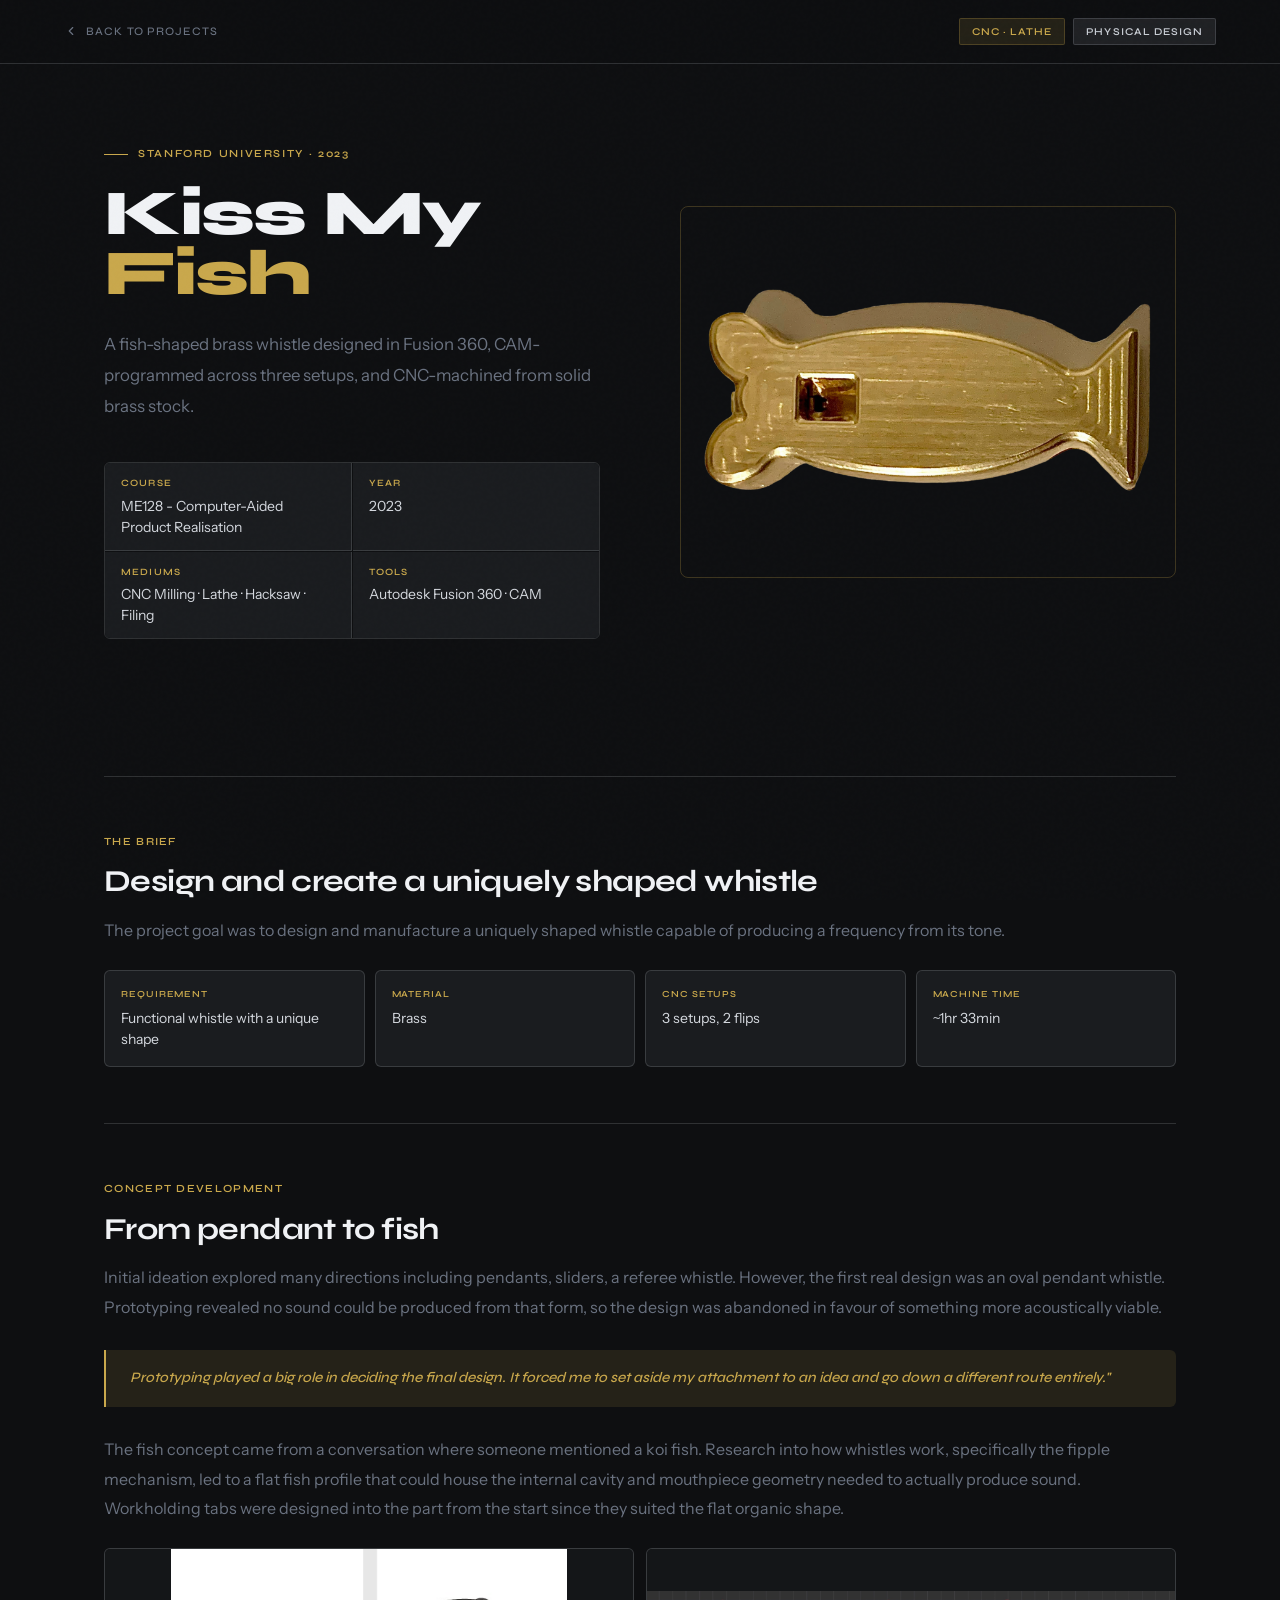
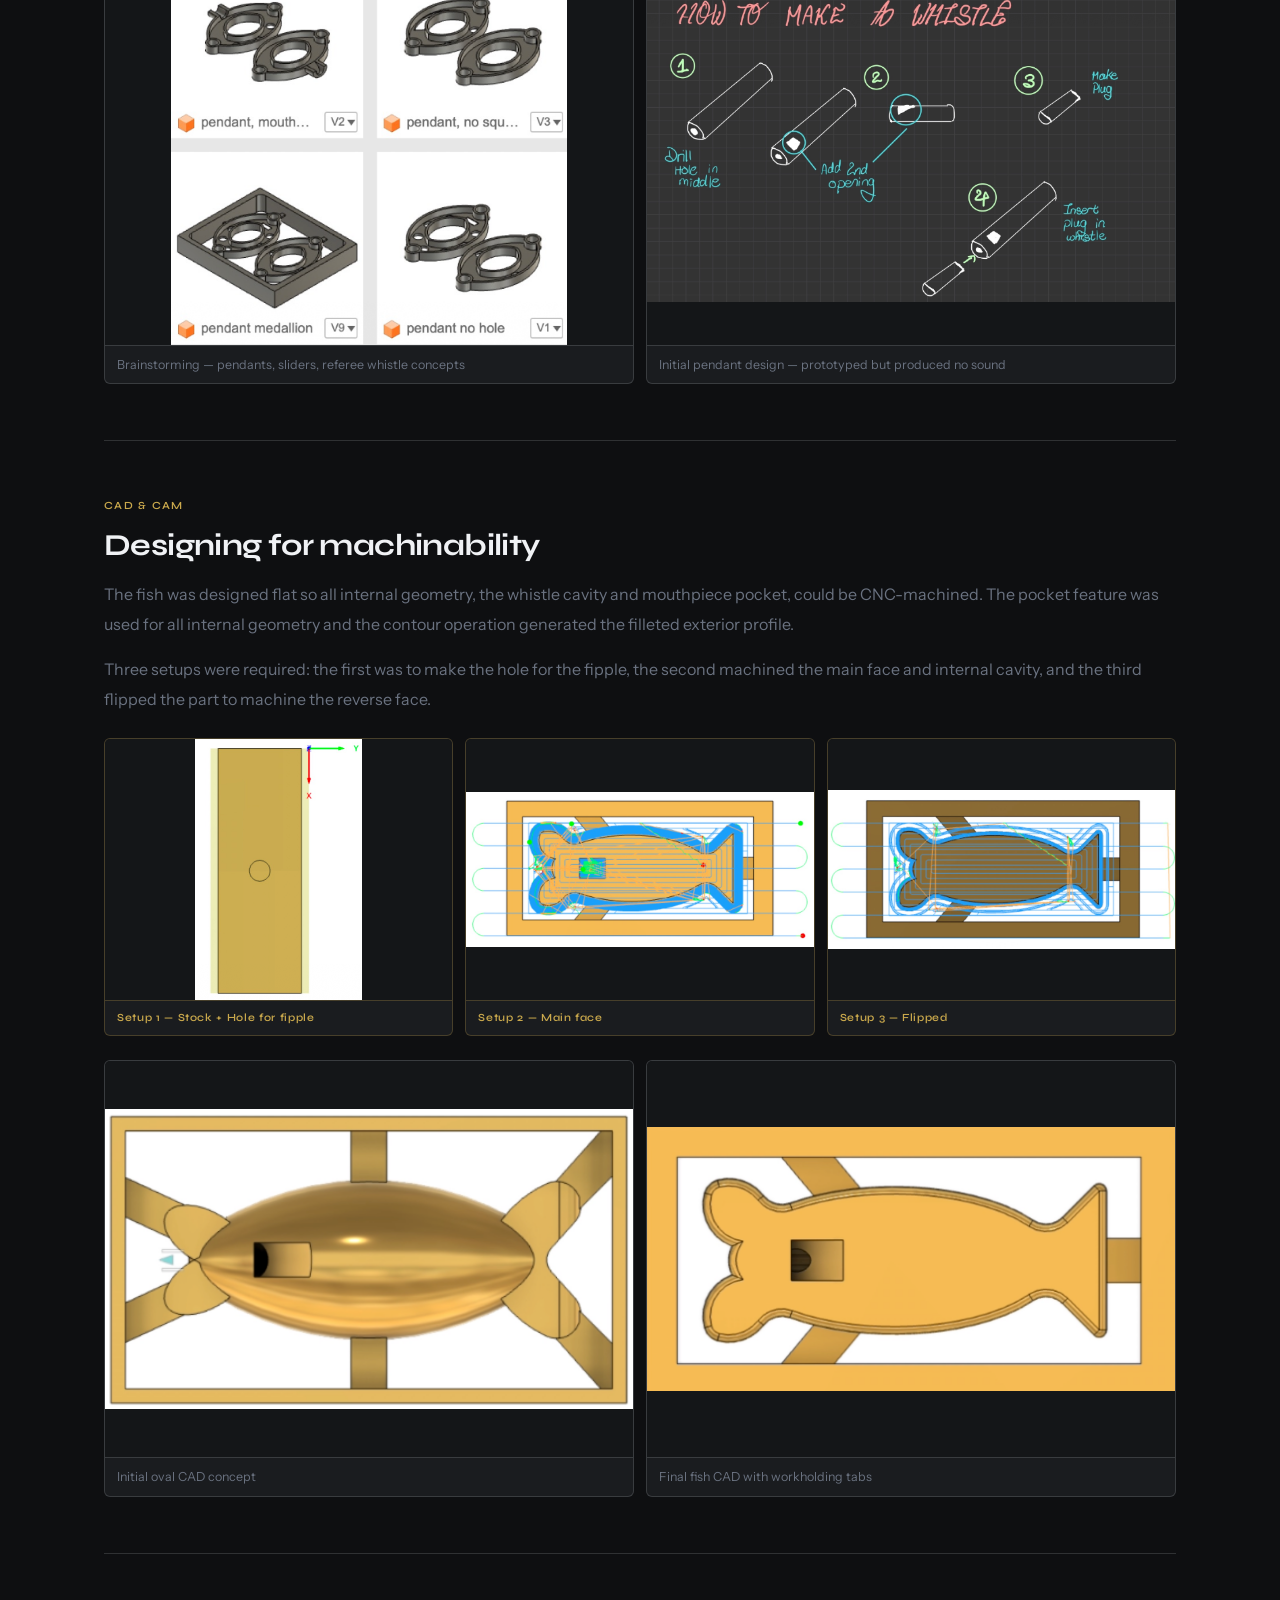
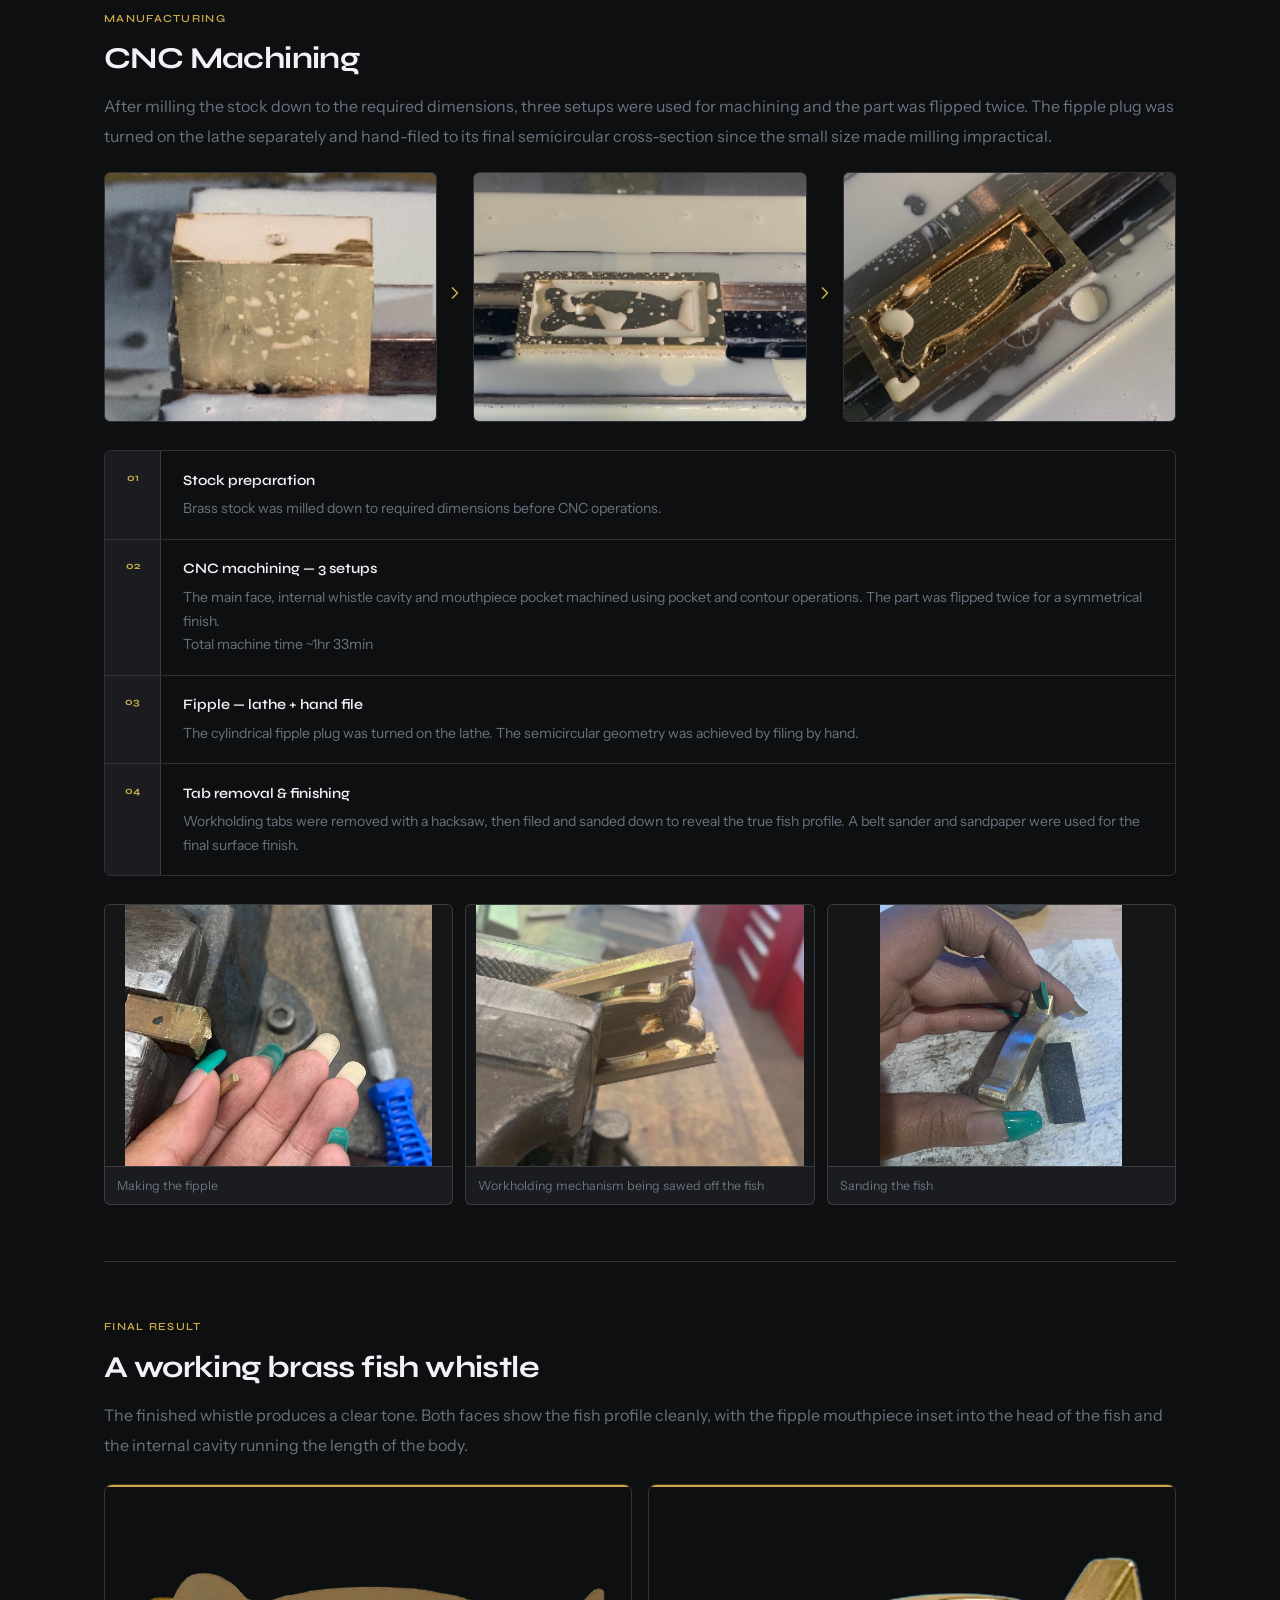
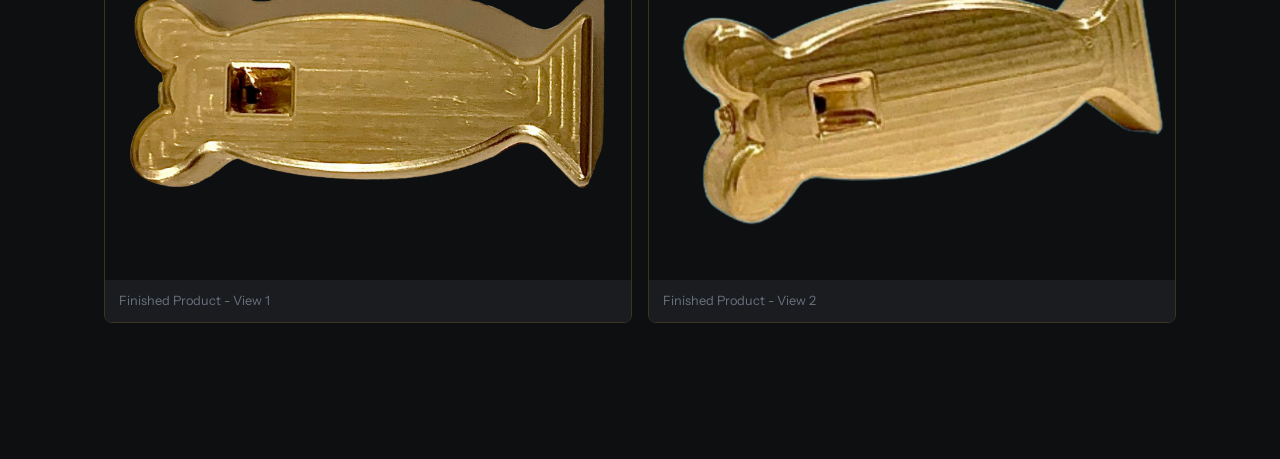
==== kissmyfish.html @ 80f6108e "Add files via upload" ====
<!DOCTYPE html>
<html lang="en">
<head>
  <meta charset="UTF-8">
  <meta name="viewport" content="width=device-width, initial-scale=1.0">
  <title>Kiss My Fish — Case Study</title>
  <link href="https://fonts.googleapis.com/css2?family=Syne:wght@400;500;600;700;800&family=Instrument+Sans:ital,wght@0,300;0,400;0,500;1,300&display=swap" rel="stylesheet">
  <style>
    *, *::before, *::after { margin: 0; padding: 0; box-sizing: border-box; }

    :root {
      --gold:         #C9A84C;
      --gold-dim:     rgba(201, 168, 76, 0.12);
      --gold-border:  rgba(201, 168, 76, 0.25);
      --silver:       #C8CDD4;
      --silver-dim:   rgba(200, 205, 212, 0.1);
      --silver-border:rgba(200, 205, 212, 0.18);
      --bg:           #0e0f11;
      --bg-2:         #141618;
      --bg-card:      #1a1c1f;
      --text:         #d4d8de;
      --muted:        #6a7280;
      --white:        #f0f2f5;
    }

    html { scroll-behavior: smooth; }

    body {
      font-family: 'Instrument Sans', sans-serif;
      background: var(--bg);
      color: var(--text);
      line-height: 1.7;
    }

    body::after {
      content: '';
      position: fixed; inset: 0;
      background-image: url("data:image/svg+xml,%3Csvg viewBox='0 0 256 256' xmlns='http://www.w3.org/2000/svg'%3E%3Cfilter id='noise'%3E%3CfeTurbulence type='fractalNoise' baseFrequency='0.9' numOctaves='4' stitchTiles='stitch'/%3E%3C/filter%3E%3Crect width='100%25' height='100%25' filter='url(%23noise)' opacity='0.03'/%3E%3C/svg%3E");
      pointer-events: none; z-index: 998; opacity: 0.4;
    }

    /* ── NAV ── */
    nav {
      position: fixed; top: 0; left: 0; right: 0; z-index: 100;
      padding: 1.1rem 5%;
      display: flex; align-items: center; justify-content: space-between;
      background: rgba(14,15,17,0.92);
      backdrop-filter: blur(16px);
      border-bottom: 1px solid var(--silver-border);
    }
    .back {
      display: flex; align-items: center; gap: 8px;
      font-family: 'Syne', sans-serif; font-size: 0.72rem; font-weight: 500;
      color: var(--muted); text-decoration: none;
      letter-spacing: 0.08em; text-transform: uppercase; transition: color 0.2s;
    }
    .back:hover { color: var(--gold); }
    .back svg { width: 14px; height: 14px; stroke: currentColor; fill: none; stroke-width: 2; stroke-linecap: round; stroke-linejoin: round; }

    .nav-tags { display: flex; gap: 8px; }
    .nav-tag {
      font-family: 'Syne', sans-serif; font-size: 0.65rem; font-weight: 600;
      letter-spacing: 0.1em; text-transform: uppercase; padding: 4px 12px; border-radius: 2px;
    }
    .tag-gold   { background: var(--gold-dim);   color: var(--gold);   border: 1px solid var(--gold-border); }
    .tag-silver { background: var(--silver-dim);  color: var(--silver); border: 1px solid var(--silver-border); }

    /* ── HERO ── */
    .hero {
      padding: 8rem 5% 0; max-width: 1200px; margin: 0 auto;
      min-height: 80vh; display: flex; flex-direction: column; justify-content: center;
    }
    .hero-top {
      display: grid; grid-template-columns: 1fr 1fr;
      gap: 5rem; align-items: center; padding-bottom: 4rem;
    }

    .hero-eyebrow {
      font-family: 'Syne', sans-serif; font-size: 0.68rem; font-weight: 600;
      letter-spacing: 0.15em; text-transform: uppercase; color: var(--gold);
      margin-bottom: 1.25rem; display: flex; align-items: center; gap: 10px;
    }
    .hero-eyebrow::before { content: ''; display: block; width: 24px; height: 1px; background: var(--gold); }

    h1 {
      font-family: 'Syne', sans-serif;
      font-size: clamp(2.8rem, 5vw, 5rem);
      font-weight: 800; line-height: 0.95;
      color: var(--white); margin-bottom: 1.5rem; letter-spacing: -0.03em;
    }
    h1 em { font-style: normal; color: var(--gold); }

    .hero-desc {
      font-size: 1.05rem; color: var(--muted);
      line-height: 1.85; margin-bottom: 2.5rem; font-weight: 300;
    }

    .meta-grid {
      display: grid; grid-template-columns: 1fr 1fr;
      gap: 1px; border: 1px solid var(--silver-border);
      border-radius: 6px; overflow: hidden;
    }
    .meta-item {
      padding: 12px 16px; background: var(--bg-card);
      border-right: 1px solid var(--silver-border);
      border-bottom: 1px solid var(--silver-border);
    }
    .meta-item:nth-child(even)      { border-right: none; }
    .meta-item:nth-last-child(-n+2) { border-bottom: none; }
    .meta-label {
      font-family: 'Syne', sans-serif; font-size: 0.6rem; font-weight: 600;
      letter-spacing: 0.12em; text-transform: uppercase; color: var(--gold); margin-bottom: 4px;
    }
    .meta-val { font-size: 0.875rem; color: var(--text); line-height: 1.5; }

    .hero-img {
      width: 100%; aspect-ratio: 4/3;
      border-radius: 8px; overflow: hidden;
      border: 1px solid var(--gold-border);
    }
    .hero-img img { width: 100%; height: 100%; object-fit: cover; display: block; }
    .hero-img-ph {
      width: 100%; height: 100%; background: var(--bg-2);
      display: flex; align-items: center; justify-content: center;
      flex-direction: column; gap: 8px;
    }
    .hero-img-ph svg { width: 32px; height: 32px; stroke: var(--muted); fill: none; stroke-width: 1.5; stroke-linecap: round; }
    .hero-img-ph span { font-family: 'Syne', sans-serif; font-size: 0.7rem; color: var(--muted); letter-spacing: 0.06em; }

    /* ── MAIN ── */
    main { max-width: 1200px; margin: 0 auto; padding: 0 5% 7rem; }

    .divider {
      border: none; border-top: 1px solid var(--silver-border);
      margin: 3.5rem 0; position: relative;
    }
    .divider::after {
      content: attr(data-label); position: absolute; top: -9px; left: 0;
      font-family: 'Syne', sans-serif; font-size: 0.6rem; font-weight: 600;
      letter-spacing: 0.12em; text-transform: uppercase;
      color: var(--gold); background: var(--bg); padding-right: 12px;
    }

    .section-label {
      font-family: 'Syne', sans-serif; font-size: 0.68rem; font-weight: 600;
      text-transform: uppercase; letter-spacing: 0.12em; color: var(--gold); margin-bottom: 0.75rem;
    }
    .section-title {
      font-family: 'Syne', sans-serif;
      font-size: clamp(1.4rem, 2.5vw, 1.9rem);
      font-weight: 700; color: var(--white);
      margin-bottom: 1rem; letter-spacing: -0.02em; line-height: 1.2;
    }
    .body-text {
      font-size: 1rem; color: var(--muted);
      line-height: 1.85; margin-bottom: 1rem; font-weight: 300; max-width: 1200px;
    }

    .highlight {
      border-left: 2px solid var(--gold);
      padding: 1rem 1.5rem; margin: 1.75rem 0;
      background: var(--gold-dim); border-radius: 0 6px 6px 0;
    }
    .highlight p {
      font-family: 'Syne', sans-serif; font-size: 0.9rem;
      color: var(--gold); line-height: 1.7; font-style: italic; font-weight: 500;
    }

    /* spec cards */
    .spec-grid {
      display: grid; grid-template-columns: repeat(4, 1fr);
      gap: 10px; margin: 1.5rem 0;
    }
    .spec-card {
      background: var(--bg-card); border: 1px solid var(--silver-border);
      border-radius: 6px; padding: 1rem;
    }
    .spec-label {
      font-family: 'Syne', sans-serif; font-size: 0.58rem; font-weight: 600;
      letter-spacing: 0.1em; text-transform: uppercase; color: var(--gold); margin-bottom: 6px;
    }
    .spec-val { font-size: 0.875rem; color: var(--text); line-height: 1.5; }

    /* process list */
    .process-list {
      display: flex; flex-direction: column; margin: 1.75rem 0;
      border: 1px solid var(--silver-border); border-radius: 6px; overflow: hidden;
    }
    .process-item {
      display: grid; grid-template-columns: 56px 1fr;
      border-bottom: 1px solid var(--silver-border);
    }
    .process-item:last-child { border-bottom: none; }
    .process-num {
      font-family: 'Syne', sans-serif; font-size: 0.65rem; font-weight: 700;
      color: var(--gold); padding: 1.1rem;
      border-right: 1px solid var(--silver-border);
      display: flex; align-items: flex-start; justify-content: center;
      background: var(--bg-card);
    }
    .process-content { padding: 1.1rem 1.4rem; }
    .process-content h4 {
      font-family: 'Syne', sans-serif; font-size: 0.9rem; font-weight: 600;
      color: var(--white); margin-bottom: 4px;
    }
    .process-content p { font-size: 0.875rem; color: var(--muted); line-height: 1.7; }

    /* image grids */
    .img-grid-2 { display: grid; grid-template-columns: 1fr 1fr; gap: 12px; margin: 1.5rem 0; }
    .img-grid-3 { display: grid; grid-template-columns: repeat(3, 1fr); gap: 12px; margin: 1.5rem 0; }

    .img-card { border-radius: 6px; overflow: hidden; border: 1px solid var(--silver-border); background: var(--bg-card); }
    .img-card-ph {
      width: 100%; aspect-ratio: 4/3; background: var(--bg-2);
      display: flex; align-items: center; justify-content: center;
      flex-direction: column; gap: 6px;
    }
    .img-card-ph img { width: 100%; height: 100%; object-fit: contain; display: block; }
    .img-card-ph svg { width: 22px; height: 22px; stroke: var(--muted); fill: none; stroke-width: 1.5; stroke-linecap: round; }
    .img-card-ph span { font-family: 'Syne', sans-serif; font-size: 0.62rem; color: var(--muted); letter-spacing: 0.05em; text-align: center; padding: 0 8px; }
    .img-caption { padding: 8px 12px; font-size: 0.78rem; color: var(--muted); border-top: 1px solid var(--silver-border); }

    /* arrow row */
    .arrow-row { display: flex; align-items: center; gap: 8px; margin: 1.25rem 0; }
    .arrow-img { flex: 1; border-radius: 6px; overflow: hidden; border: 1px solid var(--silver-border); }
    .arrow-img-ph { width: 100%; aspect-ratio: 4/3; background: var(--bg-2); display: flex; align-items: center; justify-content: center; }
    .arrow-img-ph img { width: 100%; height: 100%; object-fit: cover; display: block; }
    .arrow-img-ph svg { width: 20px; height: 20px; stroke: var(--muted); fill: none; stroke-width: 1.5; stroke-linecap: round; }
    .arrow-sep { flex-shrink: 0; color: var(--gold); }
    .arrow-sep svg { width: 20px; height: 20px; stroke: currentColor; fill: none; stroke-width: 2; stroke-linecap: round; stroke-linejoin: round; }

    /* result */
    .result-grid { display: grid; grid-template-columns: 1fr 1fr; gap: 16px; margin: 1.5rem 0; }
    .result-card {
      border-radius: 8px; overflow: hidden;
      border: 1px solid var(--gold-border); position: relative;
    }
    .result-card::before {
      content: ''; position: absolute; top: 0; left: 0; right: 0; height: 2px; background: var(--gold);
    }
    .result-img { width: 100%; aspect-ratio: 4/3; overflow: hidden; }
    .result-img img { width: 100%; height: 100%; object-fit: contain; display: block; }
    .result-img-ph {
      width: 100%; height: 100%; background: var(--bg-2);
      display: flex; align-items: center; justify-content: center; flex-direction: column; gap: 8px;
    }
    .result-img-ph svg { width: 28px; height: 28px; stroke: var(--gold); fill: none; stroke-width: 1.5; opacity: 0.5; }
    .result-img-ph span { font-family: 'Syne', sans-serif; font-size: 0.68rem; color: var(--gold); letter-spacing: 0.06em; }
    .result-caption { padding: 10px 14px; background: var(--bg-card); font-size: 0.8rem; color: var(--muted); }

    /* cam grid */
    .cam-grid { display: grid; grid-template-columns: repeat(3, 1fr); gap: 12px; margin: 1.5rem 0; }
    .cam-card { border-radius: 6px; overflow: hidden; border: 1px solid var(--gold-border); background: var(--bg-card); }
    .cam-img { width: 100%; aspect-ratio: 4/3; background: var(--bg-2); overflow: hidden; }
    .cam-img img { width: 100%; height: 100%; object-fit: contain; display: block; }
    .cam-img-ph { width: 100%; height: 100%; display: flex; align-items: center; justify-content: center; flex-direction: column; gap: 6px; }
    .cam-img-ph svg { width: 22px; height: 22px; stroke: var(--gold); fill: none; stroke-width: 1.5; opacity: 0.5; }
    .cam-img-ph span { font-family: 'Syne', sans-serif; font-size: 0.62rem; color: var(--gold); }
    .cam-label { padding: 8px 12px; border-top: 1px solid var(--gold-border); font-family: 'Syne', sans-serif; font-size: 0.68rem; font-weight: 600; color: var(--gold); letter-spacing: 0.06em; }

    /* animations */
    @keyframes fadeUp { from { opacity:0; transform:translateY(16px); } to { opacity:1; transform:translateY(0); } }
    .hero-top > * { animation: fadeUp 0.6s ease both; }
    .hero-top > *:nth-child(2) { animation-delay: 0.12s; }

    /* responsive */
    @media (max-width: 900px) { .hero-top { grid-template-columns: 1fr; gap: 3rem; } .spec-grid { grid-template-columns: 1fr 1fr; } }
    @media (max-width: 768px) { .img-grid-3, .cam-grid { grid-template-columns: 1fr 1fr; } nav .nav-tags .nav-tag:last-child { display: none; } }
    @media (max-width: 480px) { .img-grid-2, .result-grid { grid-template-columns: 1fr; } .meta-grid { grid-template-columns: 1fr; } }
  </style>
</head>
<body>

  <nav>
    <a href="index.html" class="back">
      <svg viewBox="0 0 24 24"><polyline points="15 18 9 12 15 6"/></svg>
      Back to projects
    </a>
    <div class="nav-tags">
      <span class="nav-tag tag-gold">CNC · Lathe</span>
      <span class="nav-tag tag-silver">Physical Design</span>
    </div>
  </nav>

  <section class="hero">
    <div class="hero-top">
      <div class="hero-text">
        <div class="hero-eyebrow">Stanford University · 2023</div>
        <h1>Kiss My<br><em>Fish</em></h1>
        <p class="hero-desc">A fish-shaped brass whistle designed in Fusion 360, CAM-programmed across three setups, and CNC-machined from solid brass stock.</p>
        <div class="meta-grid">
          <div class="meta-item">
            <div class="meta-label">Course</div>
            <div class="meta-val">ME128 - Computer-Aided Product Realisation</div>
          </div>
          <div class="meta-item">
            <div class="meta-label">Year</div>
            <div class="meta-val">2023</div>
          </div>
          <div class="meta-item">
            <div class="meta-label">Mediums</div>
            <div class="meta-val">CNC Milling · Lathe · Hacksaw · Filing</div>
          </div>
          <div class="meta-item">
            <div class="meta-label">Tools</div>
            <div class="meta-val">Autodesk Fusion 360 · CAM</div>
          </div>
        </div>
      </div>
      <div class="hero-img">
        <!-- Replace with: <img src="fish-hero.png" alt="Kiss My Fish finished whistle"> -->
        <img src="kissmyfish-hero.png">
      </div>
    </div>
  </section>

  <main>

    <hr class="divider" data-label="Brief">
    <p class="section-label">The brief</p>
    <p class="section-title">Design and create a uniquely shaped whistle</p>
    <p class="body-text">The project goal was to design and manufacture a uniquely shaped whistle capable of producing a frequency from its tone.</p>

    <div class="spec-grid">
      <div class="spec-card">
        <div class="spec-label">Requirement</div>
        <div class="spec-val">Functional whistle with a unique shape</div>
      </div>
      <div class="spec-card">
        <div class="spec-label">Material</div>
        <div class="spec-val">Brass</div>
      </div>
      <div class="spec-card">
        <div class="spec-label">CNC Setups</div>
        <div class="spec-val">3 setups, 2 flips</div>
      </div>
      <div class="spec-card">
        <div class="spec-label">Machine Time</div>
        <div class="spec-val">~1hr 33min</div>
      </div>
    </div>

    <hr class="divider" data-label="Concept">
    <p class="section-label">Concept development</p>
    <p class="section-title">From pendant to fish</p>
    <p class="body-text">Initial ideation explored many directions including pendants, sliders, a referee whistle. However, the first real design was an oval pendant whistle. Prototyping revealed no sound could be produced from that form, so the design was abandoned in favour of something more acoustically viable.</p>

    <div class="highlight">
      <p>Prototyping played a big role in deciding the final design. It forced me to set aside my attachment to an idea and go down a different route entirely."</p>
    </div>

    <p class="body-text">The fish concept came from a conversation where someone mentioned a koi fish. Research into how whistles work, specifically the fipple mechanism, led to a flat fish profile that could house the internal cavity and mouthpiece geometry needed to actually produce sound. Workholding tabs were designed into the part from the start since they suited the flat organic shape.</p>

    <!-- brainstorming sketches -->
    <div class="img-grid-2">
      <div class="img-card">
        <div class="img-card-ph">
          <!-- Replace with: <img src="fish-brainstorm.png" alt="Brainstorming sketches"> -->
          <img src="pendantCAD.png">
        </div>
        <div class="img-caption">Brainstorming — pendants, sliders, referee whistle concepts</div>
      </div>
      <div class="img-card">
        <div class="img-card-ph">
          <!-- Replace with: <img src="fish-initial-design.png" alt="Initial pendant design"> -->
          <img src="fish-brainstorming.png">
        </div>
        <div class="img-caption">Initial pendant design — prototyped but produced no sound</div>
      </div>
    </div>

    <hr class="divider" data-label="CAD & CAM">
    <p class="section-label">CAD &amp; CAM</p>
    <p class="section-title">Designing for machinability</p>
    <p class="body-text">The fish was designed flat so all internal geometry, the whistle cavity and mouthpiece pocket, could be CNC-machined. The pocket feature was used for all internal geometry and the contour operation generated the filleted exterior profile.</p>
    <p class="body-text">Three setups were required: the first was to make the hole for the fipple, the second machined the main face and internal cavity, and the third flipped the part to machine the reverse face.</p>

    <div class="cam-grid">
      <div class="cam-card">
        <div class="cam-img">
          <!-- Replace with: <img src="fish-cam-setup1.png" alt="CAM Setup 1"> -->
          <img src="fish-1.png">
        </div>
        <div class="cam-label">Setup 1 — Stock + Hole for fipple</div>
      </div>
      <div class="cam-card">
        <div class="cam-img">
          <!-- Replace with: <img src="fish-cam-setup2.png" alt="CAM Setup 2"> -->
          <img src="fish-2.png">
        </div>
        <div class="cam-label">Setup 2 — Main face</div>
      </div>
      <div class="cam-card">
        <div class="cam-img">
          <!-- Replace with: <img src="fish-cam-setup3.png" alt="CAM Setup 3"> -->
          <img src="fish-3.png">
        </div>
        <div class="cam-label">Setup 3 — Flipped</div>
      </div>
    </div>

    <!-- CAD design slide -->
    <div class="img-grid-2">
      <div class="img-card">
        <div class="img-card-ph">
          <!-- Replace with: <img src="fish-cad-top.png" alt="Fish CAD top view"> -->
          <img src="old-fish-CAD.png">
        </div>
        <div class="img-caption">Initial oval CAD concept</div>
      </div>
      <div class="img-card">
        <div class="img-card-ph">
          <!-- Replace with: <img src="fish-cad-final.png" alt="Final fish CAD"> -->
          <img src="final-fish-CAD.png">
        </div>
        <div class="img-caption">Final fish CAD with workholding tabs</div>
      </div>
    </div>

    <hr class="divider" data-label="Manufacturing">
    <p class="section-label">Manufacturing</p>
    <p class="section-title">CNC Machining</p>
    <p class="body-text">After milling the stock down to the required dimensions, three setups were used for machining and the part was flipped twice. The fipple plug was turned on the lathe separately and hand-filed to its final semicircular cross-section since the small size made milling impractical.</p>

    <div class="arrow-row">
      <div class="arrow-img">
        <div class="arrow-img-ph">
          <!-- Replace with: <img src="fish-cnc-raw.png" alt="Raw stock on CNC"> -->
          <img src="fish-CNC1.png">
        </div>
      </div>
      <div class="arrow-sep"><svg viewBox="0 0 24 24"><polyline points="9 18 15 12 9 6"/></svg></div>
      <div class="arrow-img">
        <div class="arrow-img-ph">
          <!-- Replace with: <img src="fish-cnc-mid.png" alt="CNC in progress"> -->
          <img src="fish-CNC2.png">
        </div>
      </div>
      <div class="arrow-sep"><svg viewBox="0 0 24 24"><polyline points="9 18 15 12 9 6"/></svg></div>
      <div class="arrow-img">
        <div class="arrow-img-ph">
          <!-- Replace with: <img src="fish-cnc-done.png" alt="Finished CNC part in machine"> -->
          <img src="fish-CNC3.png">
        </div>
      </div>
    </div>

    <div class="process-list">
      <div class="process-item">
        <span class="process-num">01</span>
        <div class="process-content">
          <h4>Stock preparation</h4>
          <p>Brass stock was milled down to required dimensions before CNC operations.</p>
        </div>
      </div>
      <div class="process-item">
        <span class="process-num">02</span>
        <div class="process-content">
          <h4>CNC machining — 3 setups</h4>
          <p>The main face, internal whistle cavity and mouthpiece pocket machined using pocket and contour operations. The part was flipped twice for a symmetrical finish. <br>Total machine time ~1hr 33min</p>
        </div>
      </div>
      <div class="process-item">
        <span class="process-num">03</span>
        <div class="process-content">
          <h4>Fipple — lathe + hand file</h4>
          <p>The cylindrical fipple plug was turned on the lathe. The semicircular geometry was achieved by filing by hand.</p>
        </div>
      </div>
      <div class="process-item">
        <span class="process-num">04</span>
        <div class="process-content">
          <h4>Tab removal &amp; finishing</h4>
          <p>Workholding tabs were removed with a hacksaw, then filed and sanded down to reveal the true fish profile. A belt sander and sandpaper were used for the final surface finish.</p>
        </div>
      </div>
    </div>

    <!-- finishing photos -->
    <div class="img-grid-3">
      <div class="img-card">
        <div class="img-card-ph">
          <!-- Replace with: <img src="fish-finish-1.png" alt="Removing tabs with hacksaw"> -->
          <img src="fipple.png">
        </div>
        <div class="img-caption">Making the fipple</div>
      </div>
      <div class="img-card">
        <div class="img-card-ph">
          <!-- Replace with: <img src="fish-finish-2.png" alt="Filing the fish profile"> -->
          <img src="fish-saw.png">
        </div>
        <div class="img-caption">Workholding mechanism being sawed off the fish</div>
      </div>
      <div class="img-card">
        <div class="img-card-ph">
          <!-- Replace with: <img src="fish-finish-3.png" alt="Fish in hand after finishing"> -->
          <img src="fish-sanding.png">
        </div>
        <div class="img-caption">Sanding the fish</div>
      </div>
    </div>

    <hr class="divider" data-label="Result">
    <p class="section-label">Final result</p>
    <p class="section-title">A working brass fish whistle</p>
    <p class="body-text">The finished whistle produces a clear tone. Both faces show the fish profile cleanly, with the fipple mouthpiece inset into the head of the fish and the internal cavity running the length of the body.</p>

    <div class="result-grid">
      <div class="result-card">
        <div class="result-img">
          <!-- Replace with: <img src="fish-final-top.png" alt="Fish whistle top face"> -->
          <img src="kissmyfish-hero.png">
        </div>
        <div class="result-caption">Finished Product - View 1</div>
      </div>
      <div class="result-card">
        <div class="result-img">
          <!-- Replace with: <img src="fish-final-bottom.png" alt="Fish whistle bottom face"> -->
          <img src="kissmyfish-hero2.png">
        </div>
        <div class="result-caption">Finished Product - View 2</div>
      </div>
    </div>

  </main>
</body>
</html>
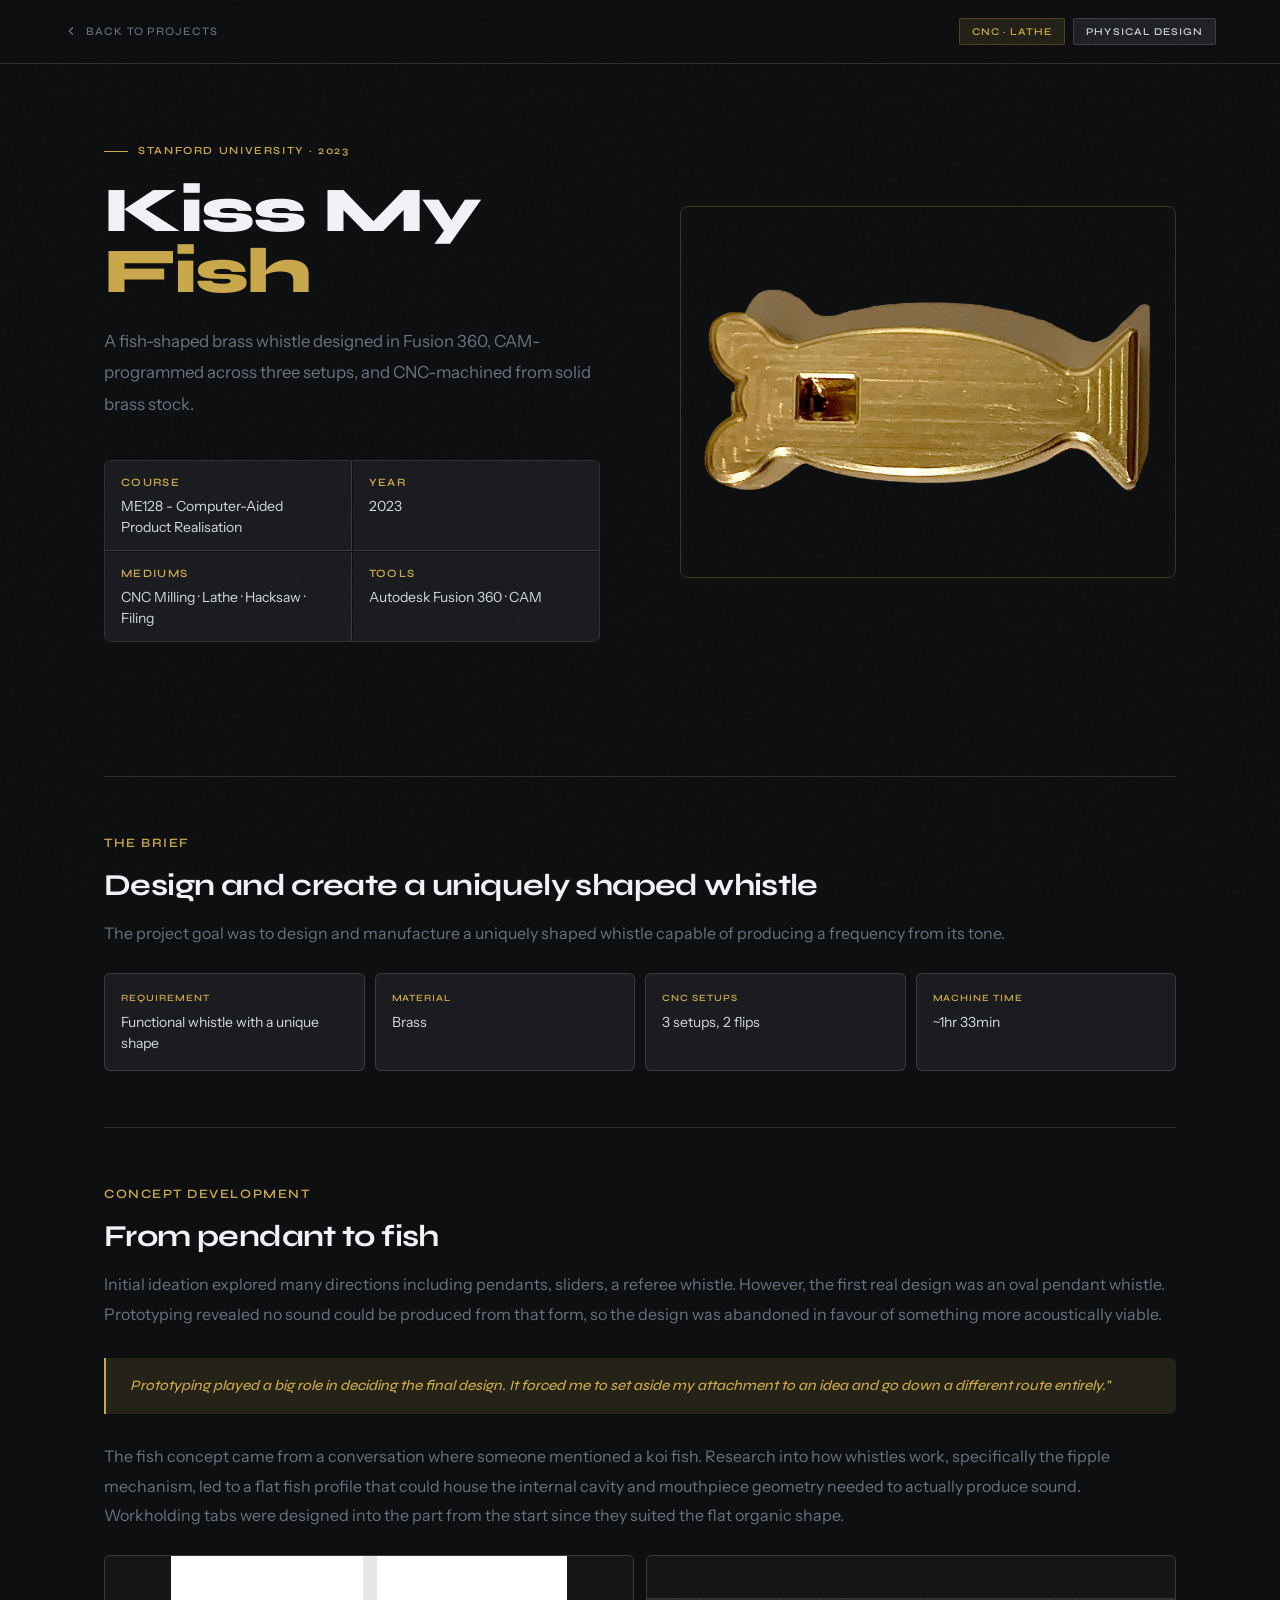
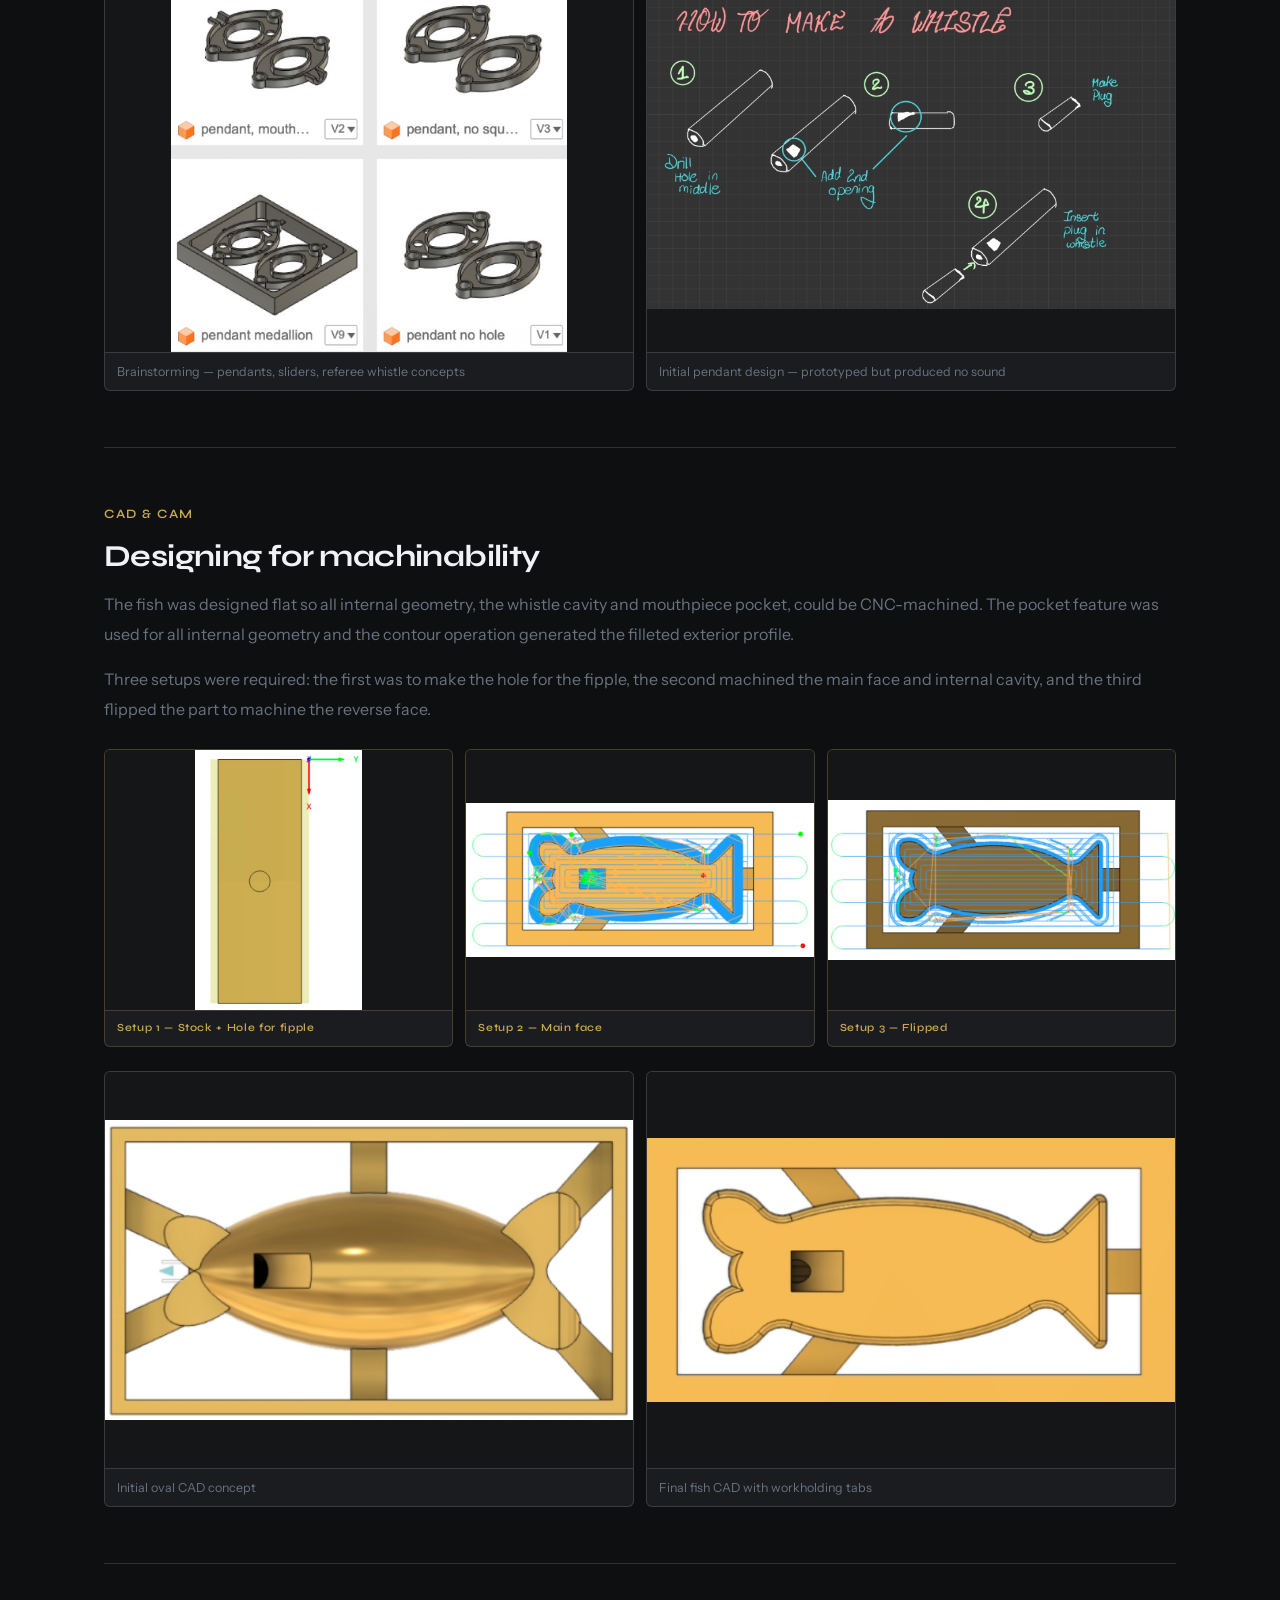
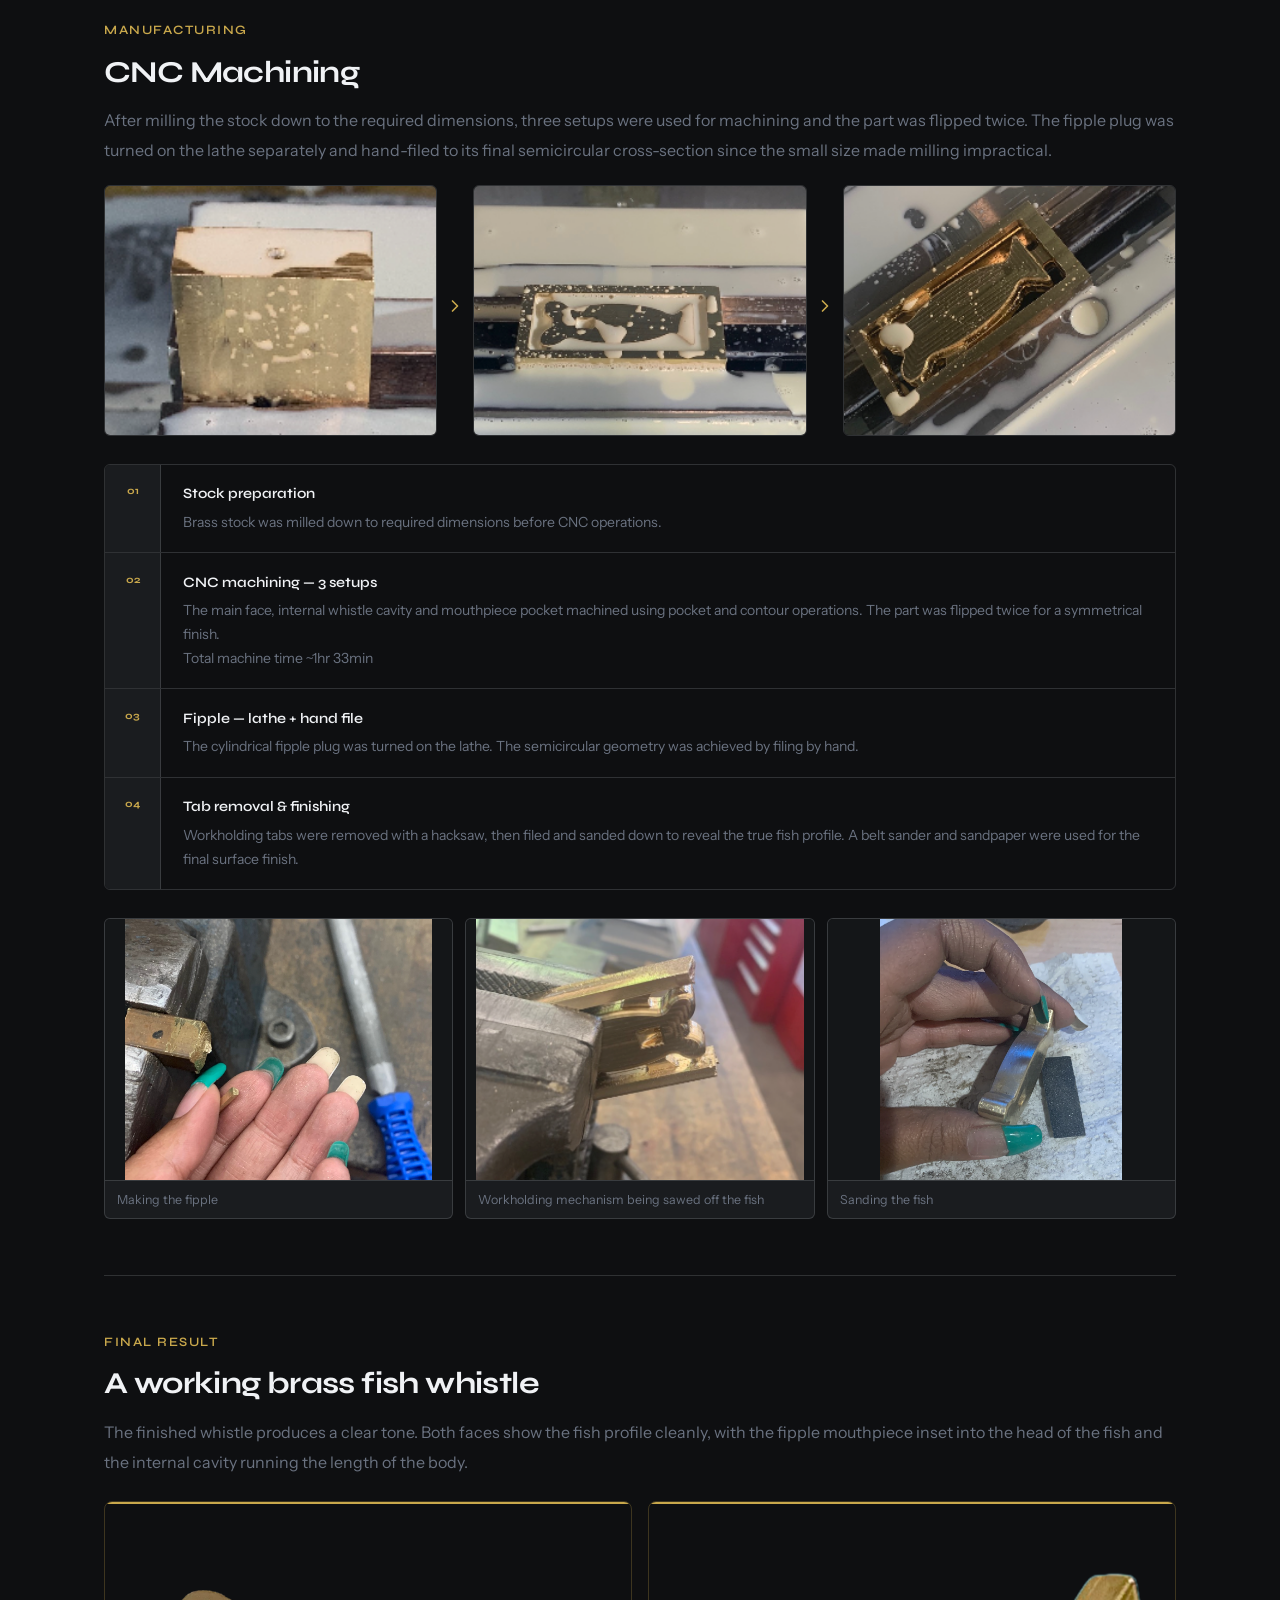
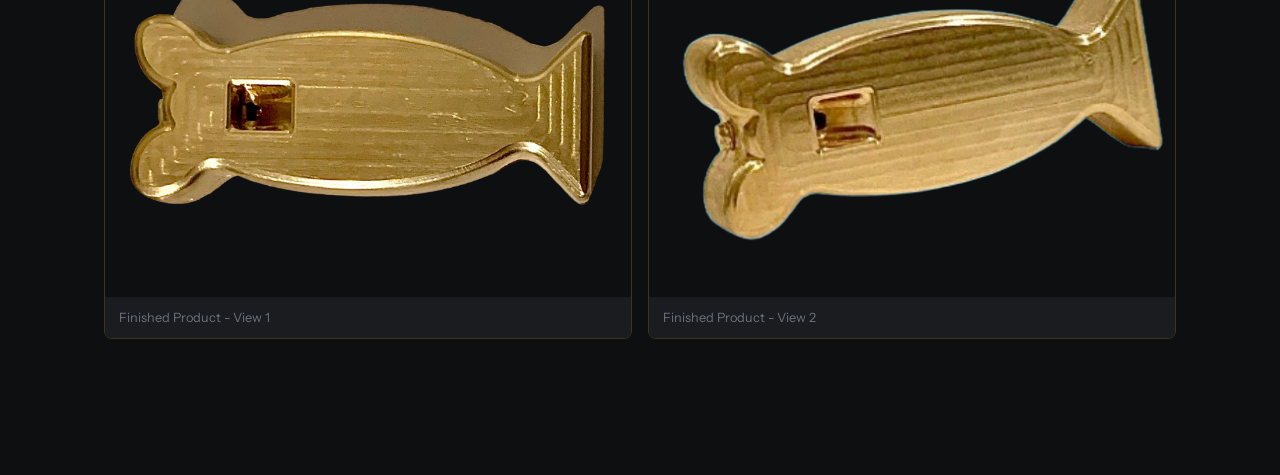
==== commit b43d1dc1: "Add files via upload" ====
--- a/kissmyfish.html
+++ b/kissmyfish.html
@@ -108,7 +108,7 @@
     .meta-item:nth-child(even)      { border-right: none; }
     .meta-item:nth-last-child(-n+2) { border-bottom: none; }
     .meta-label {
-      font-family: 'Syne', sans-serif; font-size: 0.6rem; font-weight: 600;
+      font-family: 'Syne', sans-serif; font-size: 0.7rem; font-weight: 600;
       letter-spacing: 0.12em; text-transform: uppercase; color: var(--gold); margin-bottom: 4px;
     }
     .meta-val { font-size: 0.875rem; color: var(--text); line-height: 1.5; }
@@ -142,7 +142,7 @@
     }
 
     .section-label {
-      font-family: 'Syne', sans-serif; font-size: 0.68rem; font-weight: 600;
+      font-family: 'Syne', sans-serif; font-size: 0.8rem; font-weight: 600;
       text-transform: uppercase; letter-spacing: 0.12em; color: var(--gold); margin-bottom: 0.75rem;
     }
     .section-title {
@@ -176,7 +176,7 @@
       border-radius: 6px; padding: 1rem;
     }
     .spec-label {
-      font-family: 'Syne', sans-serif; font-size: 0.58rem; font-weight: 600;
+      font-family: 'Syne', sans-serif; font-size: 0.6rem; font-weight: 600;
       letter-spacing: 0.1em; text-transform: uppercase; color: var(--gold); margin-bottom: 6px;
     }
     .spec-val { font-size: 0.875rem; color: var(--text); line-height: 1.5; }
